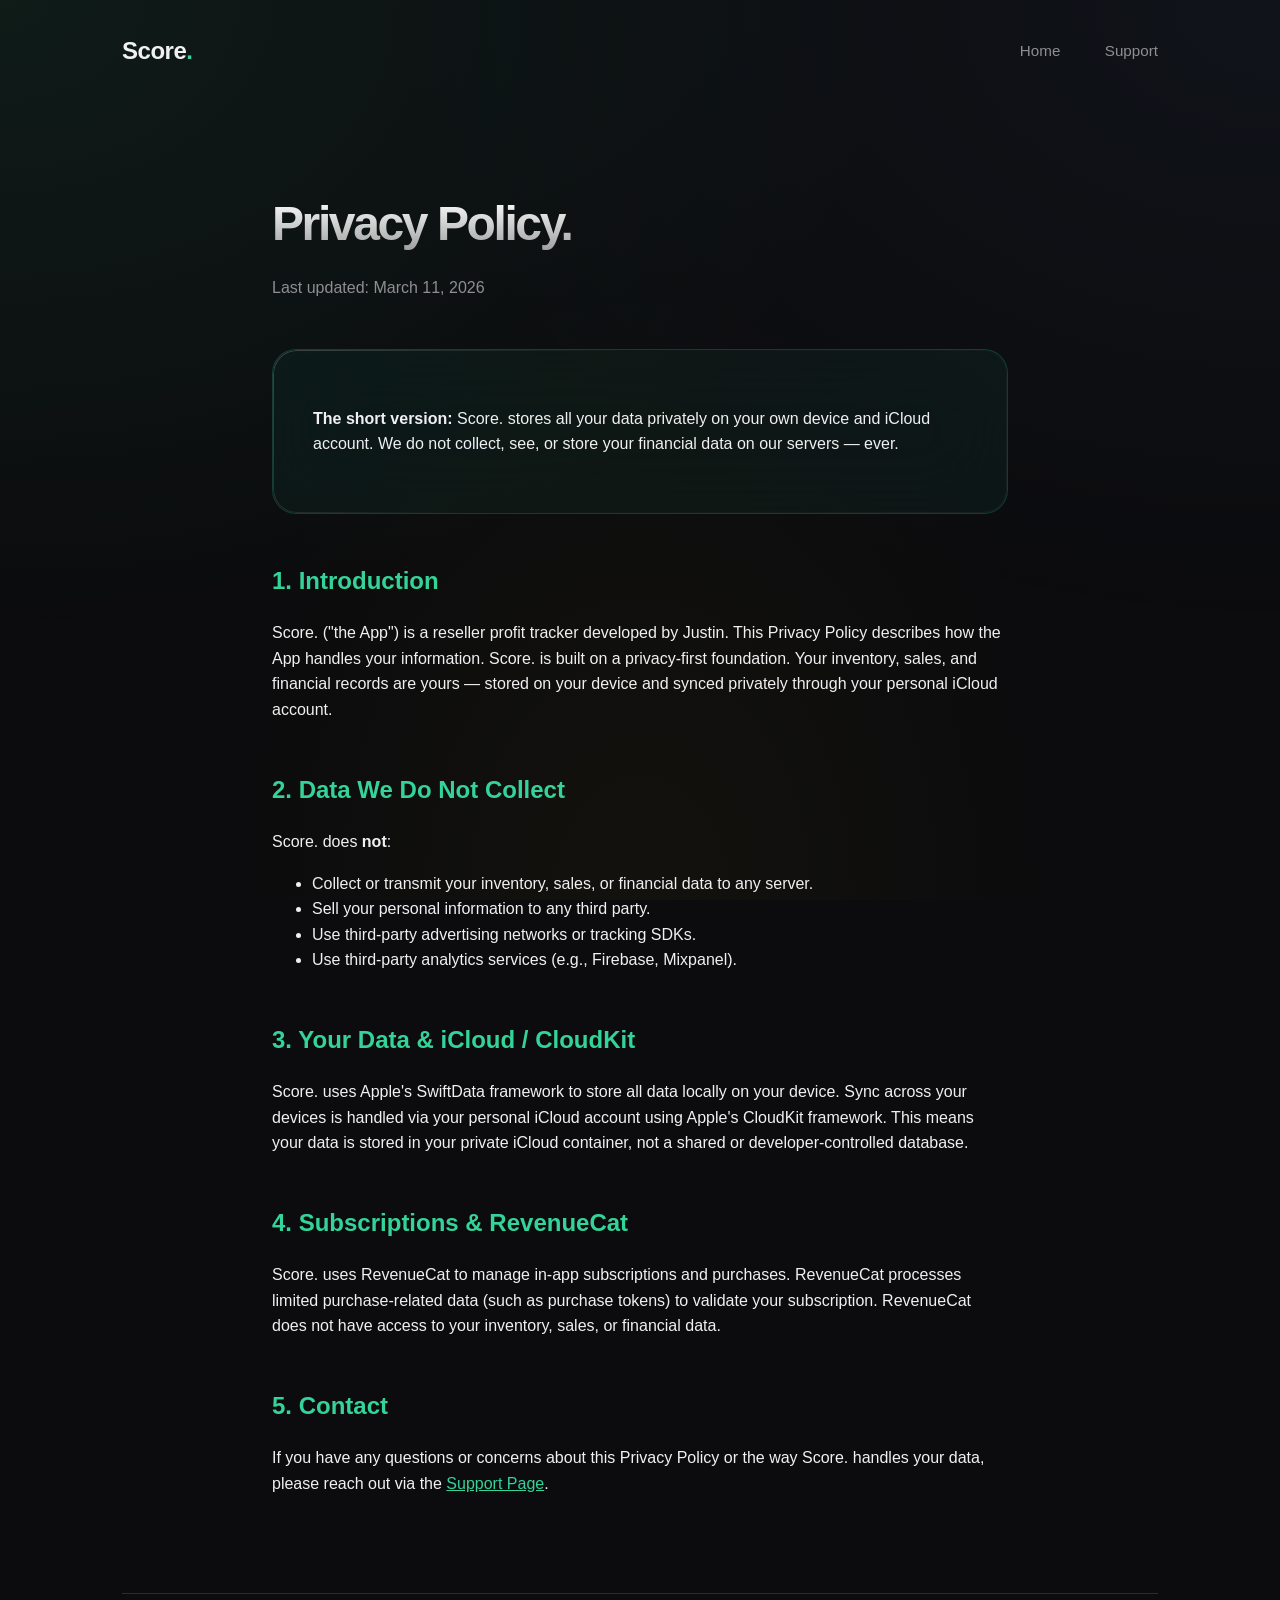
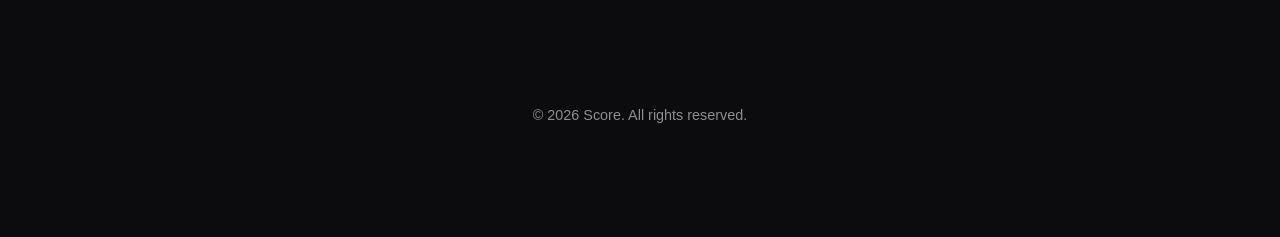
==== privacy.html @ e66da81f "feat: initial commit of unified Score. landing page" ====
<!DOCTYPE html>
<html lang="en">
<head>
    <meta charset="UTF-8">
    <meta name="viewport" content="width=device-width, initial-scale=1.0">
    <title>Privacy Policy — Score.</title>
    <link rel="stylesheet" href="styles.css">
    <link rel="stylesheet" href="https://cdnjs.cloudflare.com/ajax/libs/font-awesome/6.4.0/css/all.min.css">
</head>
<body>
    <div class="mesh-bg"></div>

    <div class="container">
        <nav>
            <div class="logo"><a href="index.html" style="text-decoration: none; color: inherit;">Score<span>.</span></a></div>
            <div class="nav-links">
                <a href="index.html">Home</a>
                <a href="support.html">Support</a>
            </div>
        </nav>

        <section class="legal-container">
            <h1 style="font-size: 3rem;">Privacy Policy<span>.</span></h1>
            <p style="color: var(--text-secondary);">Last updated: March 11, 2026</p>

            <div class="glass-card" style="margin-top: 3rem; background: rgba(52, 211, 153, 0.05); border-color: rgba(52, 211, 153, 0.2);">
                <p><strong>The short version:</strong> Score. stores all your data privately on your own device and iCloud account. We do not collect, see, or store your financial data on our servers — ever.</p>
            </div>

            <h2>1. Introduction</h2>
            <p>Score. ("the App") is a reseller profit tracker developed by Justin. This Privacy Policy describes how the App handles your information. Score. is built on a privacy-first foundation. Your inventory, sales, and financial records are yours — stored on your device and synced privately through your personal iCloud account.</p>

            <h2>2. Data We Do Not Collect</h2>
            <p>Score. does <strong>not</strong>:</p>
            <ul>
                <li>Collect or transmit your inventory, sales, or financial data to any server.</li>
                <li>Sell your personal information to any third party.</li>
                <li>Use third-party advertising networks or tracking SDKs.</li>
                <li>Use third-party analytics services (e.g., Firebase, Mixpanel).</li>
            </ul>

            <h2>3. Your Data & iCloud / CloudKit</h2>
            <p>Score. uses Apple's SwiftData framework to store all data locally on your device. Sync across your devices is handled via your personal iCloud account using Apple's CloudKit framework. This means your data is stored in your private iCloud container, not a shared or developer-controlled database.</p>

            <h2>4. Subscriptions & RevenueCat</h2>
            <p>Score. uses RevenueCat to manage in-app subscriptions and purchases. RevenueCat processes limited purchase-related data (such as purchase tokens) to validate your subscription. RevenueCat does not have access to your inventory, sales, or financial data.</p>

            <h2>5. Contact</h2>
            <p>If you have any questions or concerns about this Privacy Policy or the way Score. handles your data, please reach out via the <a href="support.html" style="color: var(--primary);">Support Page</a>.</p>
        </section>

        <footer>
            <p>© 2026 Score. All rights reserved.</p>
        </footer>
    </div>
</body>
</html>
---- styles.css ----
/* 
 * Score. Unified Design System (2026)
 * Aesthetic: Liquid Glass / Apple Native
 * Inspired by RORK-iFlip DesignSystem.swift
 */

:root {
  --bg-color: #0C0C0E;
  --surface: #1A1A1E;
  --surface-elevated: #242428;
  --primary: #34D399; /* Emerald / Cash Recovered */
  --secondary: #60A5FA; /* Cool Blue */
  --text-primary: #F0F0F2;
  --text-secondary: #8E8E93;
  --border: #2C2C30;
  --gold: #FFD700;
  --error: #F87171;
  
  --glass-bg: rgba(26, 26, 30, 0.4);
  --glass-border: rgba(255, 255, 255, 0.08);
  --glass-highlight: rgba(255, 255, 255, 0.12);
  
  --radius-lg: 24px;
  --radius-md: 16px;
  --font-main: "Inter", -apple-system, BlinkMacSystemFont, "SF Pro Rounded", sans-serif;
  --font-display: "Clash Display", "Satoshi", "SF Pro Display", sans-serif;
}

* {
  box-sizing: border-box;
  -webkit-font-smoothing: antialiased;
}

body {
  margin: 0;
  padding: 0;
  background-color: var(--bg-color);
  color: var(--text-primary);
  font-family: var(--font-main);
  line-height: 1.6;
  overflow-x: hidden;
}

/* Liquid Mesh Background */
.mesh-bg {
  position: fixed;
  top: 0;
  left: 0;
  width: 100vw;
  height: 100vh;
  z-index: -1;
  background: 
    radial-gradient(at 0% 0%, rgba(52, 211, 153, 0.08) 0px, transparent 50%),
    radial-gradient(at 100% 0%, rgba(96, 165, 250, 0.05) 0px, transparent 50%),
    radial-gradient(at 50% 100%, rgba(255, 215, 0, 0.03) 0px, transparent 50%);
}

.container {
  max-width: 1100px;
  margin: 0 auto;
  padding: 0 2rem;
}

/* Glass Components */
.glass-card {
  background: var(--glass-bg);
  backdrop-filter: blur(40px) saturate(150%);
  -webkit-backdrop-filter: blur(40px) saturate(150%);
  border: 1px solid var(--glass-border);
  border-radius: var(--radius-lg);
  padding: 2.5rem;
  position: relative;
  overflow: hidden;
  transition: all 0.4s cubic-bezier(0.23, 1, 0.32, 1);
}

/* Specular Highlight Effect */
.glass-card::before {
  content: "";
  position: absolute;
  top: 0;
  left: 0;
  right: 0;
  bottom: 0;
  border-radius: inherit;
  padding: 1px;
  background: linear-gradient(135deg, rgba(255,255,255,0.2), transparent 40%, rgba(255,255,255,0.05));
  -webkit-mask: linear-gradient(#fff 0 0) content-box, linear-gradient(#fff 0 0);
  mask: linear-gradient(#fff 0 0) content-box, linear-gradient(#fff 0 0);
  -webkit-mask-composite: xor;
  mask-composite: exclude;
  pointer-events: none;
}

.glass-card:hover {
  transform: translateY(-8px) scale(1.01);
  border: 1px solid var(--glass-highlight);
  box-shadow: 0 20px 40px rgba(0,0,0,0.4);
}

/* Navigation */
nav {
  display: flex;
  justify-content: space-between;
  align-items: center;
  padding: 2rem 0;
}

.logo {
  font-family: var(--font-display);
  font-size: 1.5rem;
  font-weight: 700;
  letter-spacing: -0.02em;
}

.logo span {
  color: var(--primary);
}

.nav-links a {
  color: var(--text-secondary);
  text-decoration: none;
  margin-left: 2.5rem;
  font-size: 0.95rem;
  font-weight: 500;
  transition: color 0.3s ease;
}

.nav-links a:hover {
  color: var(--text-primary);
}

/* Hero Section */
.hero {
  text-align: center;
  padding: 8rem 0 6rem;
}

h1 {
  font-family: var(--font-display);
  font-size: clamp(3.5rem, 8vw, 5.5rem);
  font-weight: 700;
  line-height: 1.1;
  letter-spacing: -0.05em;
  margin-bottom: 1.5rem;
  background: linear-gradient(to bottom, #FFFFFF, rgba(255,255,255,0.6));
  -webkit-background-clip: text;
  -webkit-text-fill-color: transparent;
}

.hero p {
  font-size: 1.5rem;
  color: var(--text-secondary);
  max-width: 650px;
  margin: 0 auto 3rem;
  font-weight: 400;
}

/* Pricing Grid */
.pricing-section {
  padding: 6rem 0;
}

.pricing-grid {
  display: grid;
  grid-template-columns: 1fr 1fr;
  gap: 2.5rem;
  margin-top: 4rem;
}

.tier-badge {
  display: inline-block;
  padding: 0.4rem 1rem;
  border-radius: 100px;
  font-size: 0.7rem;
  font-weight: 700;
  text-transform: uppercase;
  letter-spacing: 0.1em;
  margin-bottom: 1.5rem;
  background: rgba(255,255,255,0.05);
}

.badge-pro {
  background: rgba(52, 211, 153, 0.15);
  color: var(--primary);
}

.price {
  font-family: var(--font-display);
  font-size: 4rem;
  font-weight: 700;
  margin: 1.5rem 0;
  display: flex;
  align-items: baseline;
  gap: 0.5rem;
}

.price span {
  font-size: 1.25rem;
  color: var(--text-secondary);
  font-weight: 400;
}

ul.features {
  list-style: none;
  padding: 0;
  margin: 2.5rem 0;
}

ul.features li {
  margin-bottom: 1rem;
  color: var(--text-secondary);
  display: flex;
  align-items: center;
  font-size: 1.05rem;
}

ul.features li i {
  color: var(--primary);
  margin-right: 1rem;
  font-size: 1.1rem;
}

/* Buttons */
.btn {
  display: flex;
  justify-content: center;
  align-items: center;
  width: 100%;
  padding: 1.2rem;
  border-radius: var(--radius-md);
  text-decoration: none;
  font-weight: 700;
  font-size: 1.1rem;
  transition: all 0.3s cubic-bezier(0.23, 1, 0.32, 1);
  border: none;
  cursor: pointer;
}

.btn-primary {
  background: var(--primary);
  color: var(--bg-color);
  box-shadow: 0 10px 20px rgba(52, 211, 153, 0.2);
}

.btn-primary:hover {
  transform: translateY(-2px);
  box-shadow: 0 15px 30px rgba(52, 211, 153, 0.3);
  filter: brightness(1.1);
}

.btn-outline {
  background: transparent;
  color: var(--text-primary);
  border: 1px solid var(--glass-border);
}

.btn-outline:hover {
  background: rgba(255,255,255,0.05);
  border-color: var(--glass-highlight);
}

/* Apple Badge Placeholder */
.app-store-badge {
  display: inline-flex;
  align-items: center;
  background: #000;
  color: #fff;
  padding: 0.8rem 2rem;
  border-radius: 12px;
  border: 1px solid rgba(255,255,255,0.2);
  text-decoration: none;
  margin-top: 2rem;
  font-weight: 600;
}

/* Legal Pages */
.legal-container {
  max-width: 800px;
  margin: 6rem auto;
  padding: 0 2rem;
}

.legal-container h2 {
  font-family: var(--font-display);
  margin-top: 3rem;
  color: var(--primary);
}

footer {
  padding: 6rem 0;
  text-align: center;
  color: var(--text-secondary);
  font-size: 0.9rem;
  border-top: 1px solid var(--border);
}

@media (max-width: 768px) {
  .pricing-grid {
    grid-template-columns: 1fr;
  }
  h1 {
    font-size: 3.5rem;
  }
}
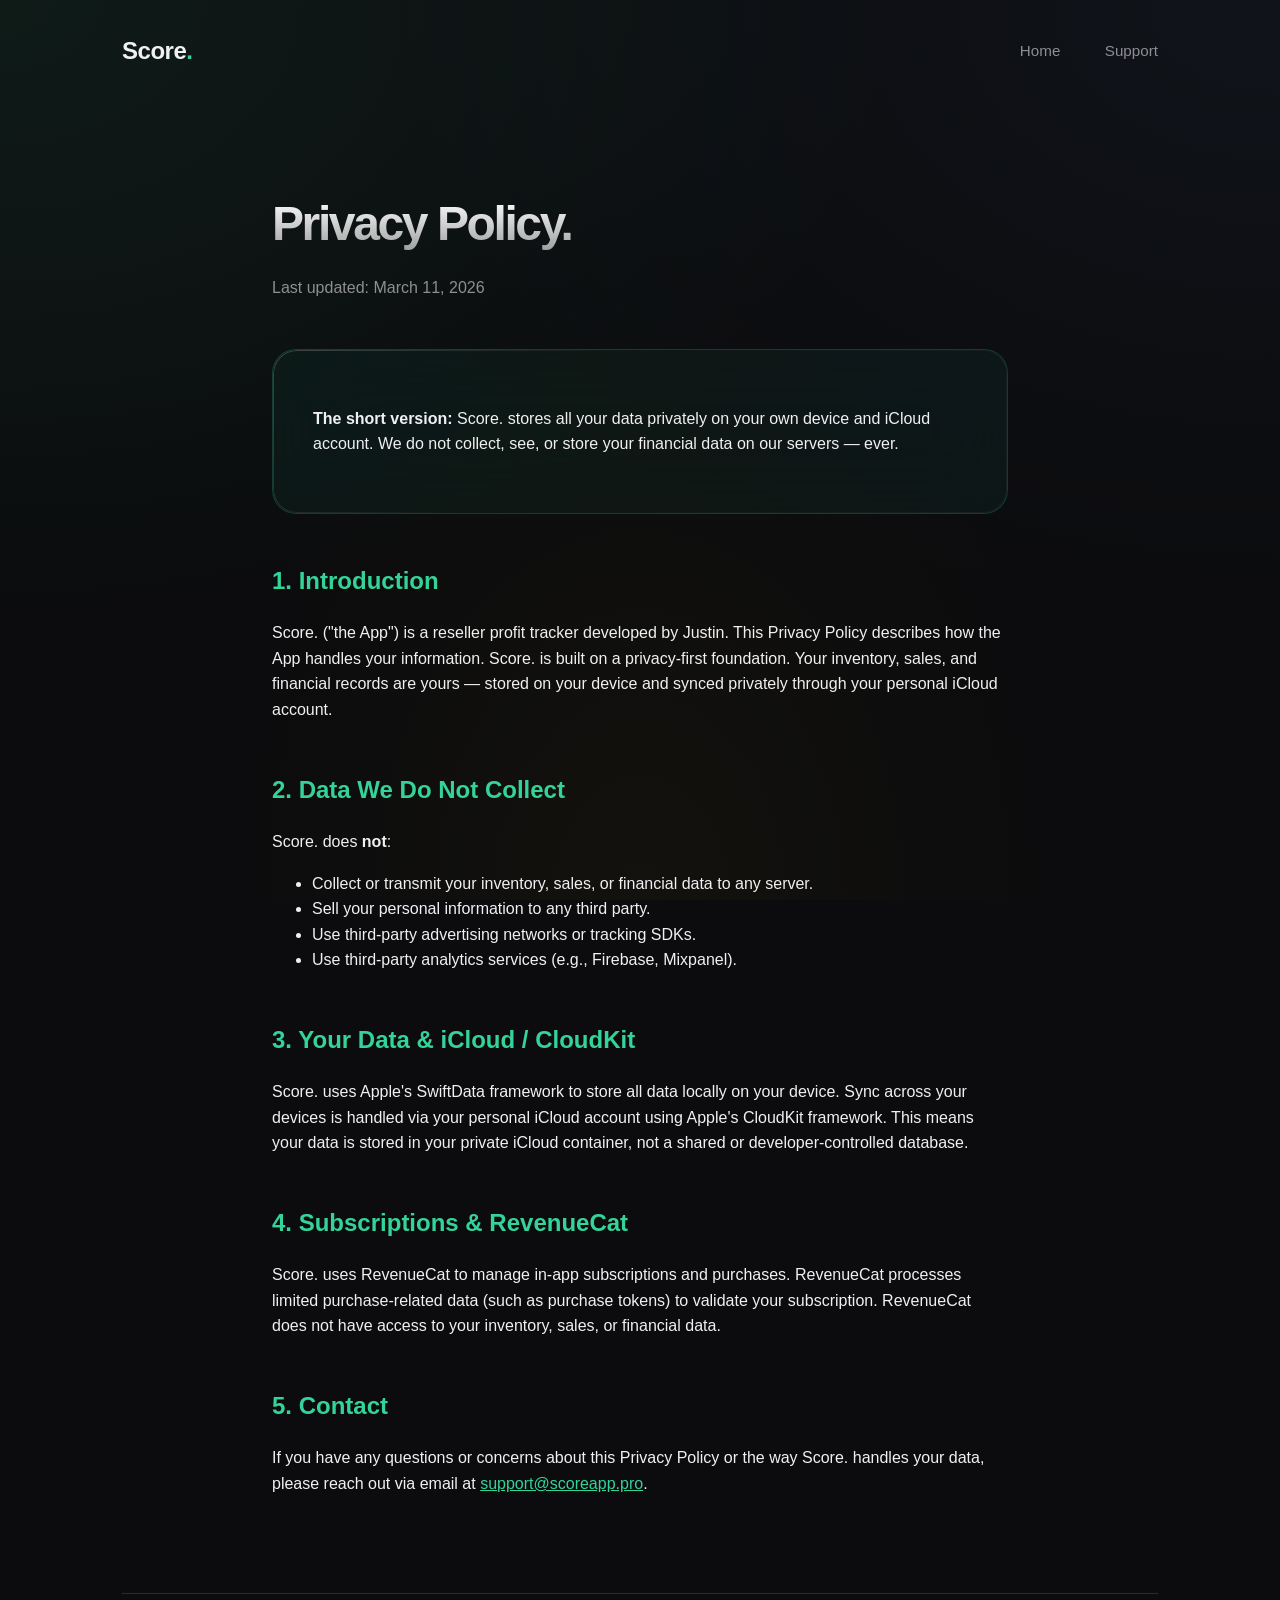
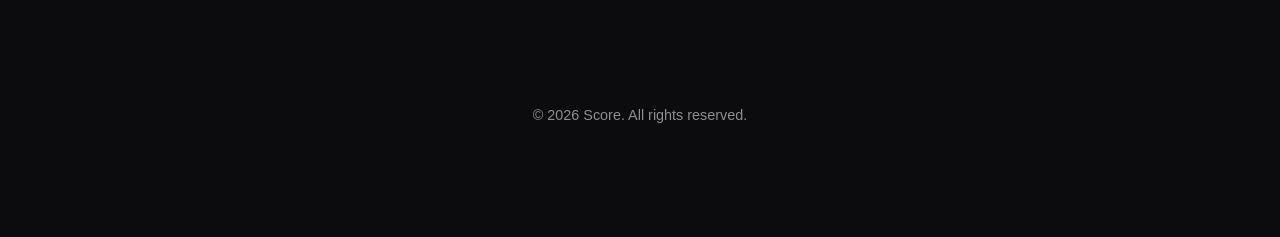
==== commit 42c752b1: "chore: update professional email aliases to @scoreapp.pro" ====
--- a/privacy.html
+++ b/privacy.html
@@ -46,7 +46,7 @@
             <p>Score. uses RevenueCat to manage in-app subscriptions and purchases. RevenueCat processes limited purchase-related data (such as purchase tokens) to validate your subscription. RevenueCat does not have access to your inventory, sales, or financial data.</p>
 
             <h2>5. Contact</h2>
-            <p>If you have any questions or concerns about this Privacy Policy or the way Score. handles your data, please reach out via the <a href="support.html" style="color: var(--primary);">Support Page</a>.</p>
+            <p>If you have any questions or concerns about this Privacy Policy or the way Score. handles your data, please reach out via email at <a href="mailto:support@scoreapp.pro" style="color: var(--primary);">support@scoreapp.pro</a>.</p>
         </section>
 
         <footer>
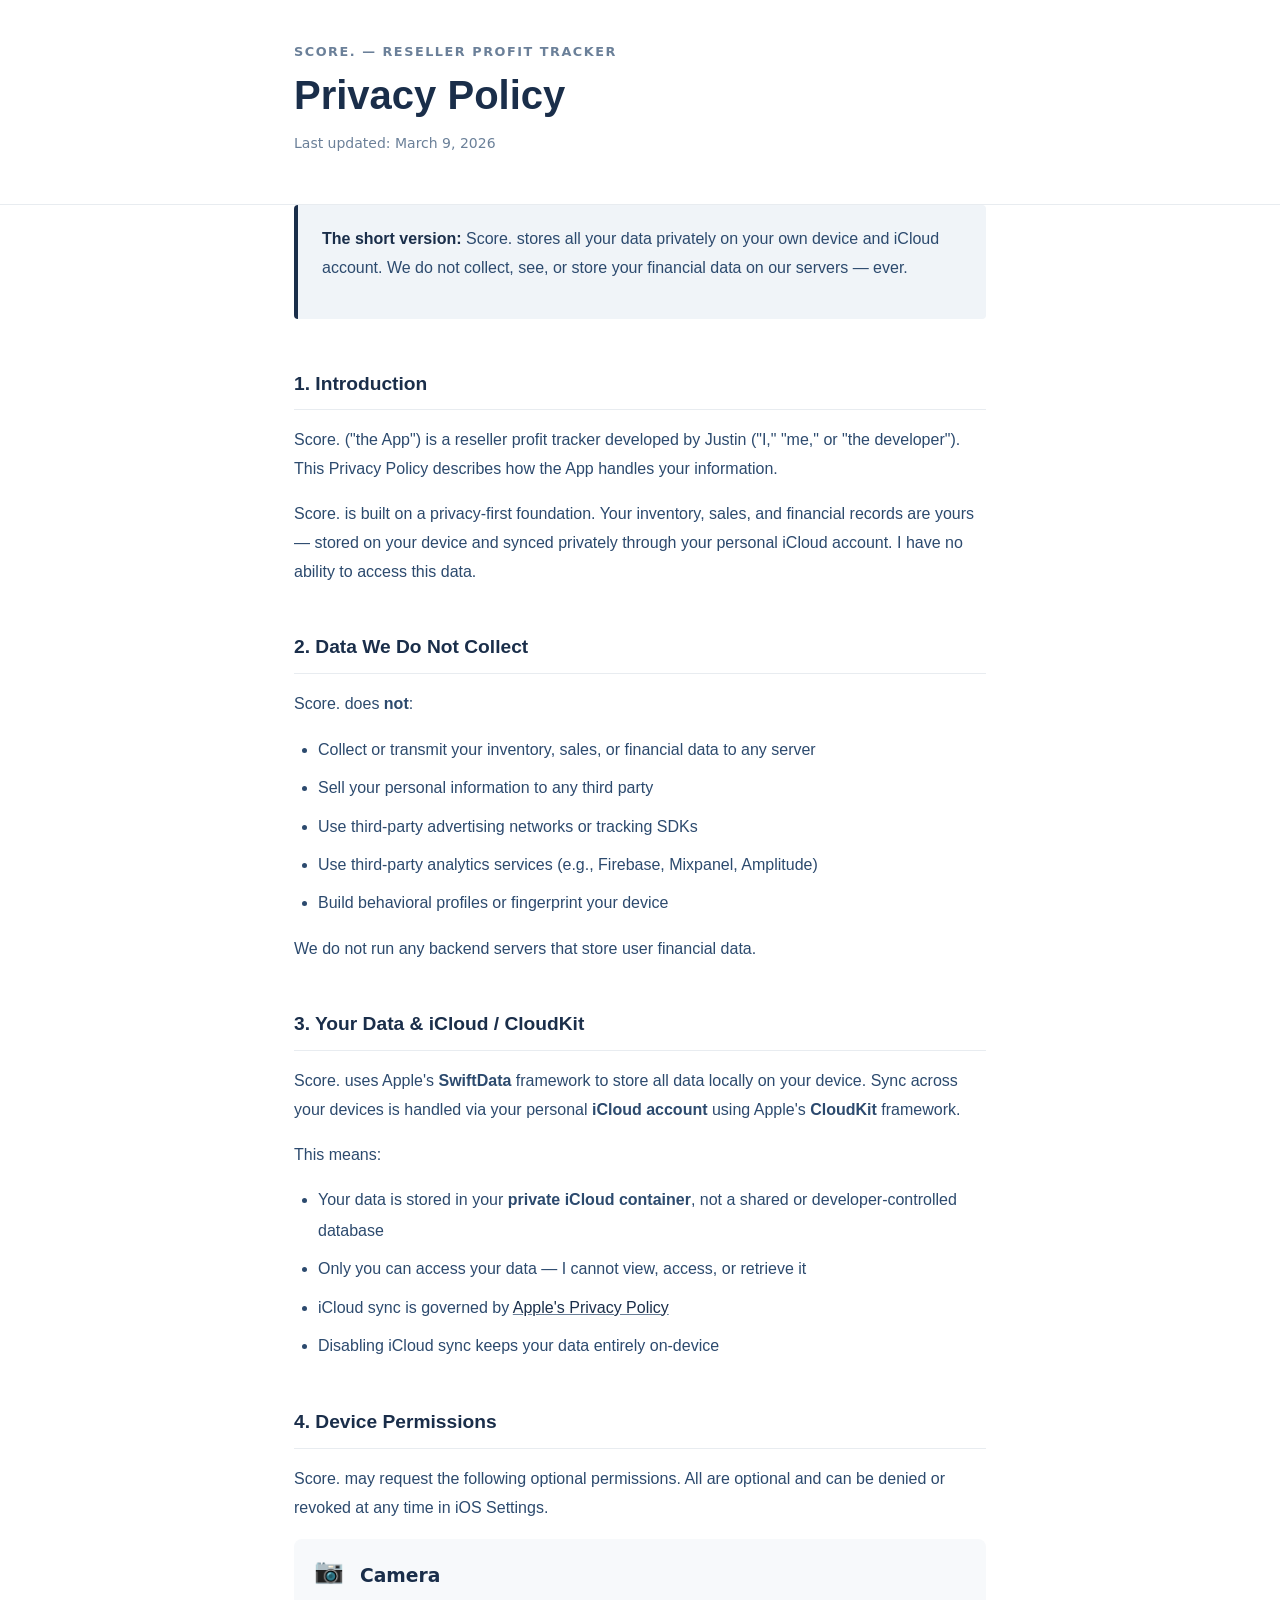
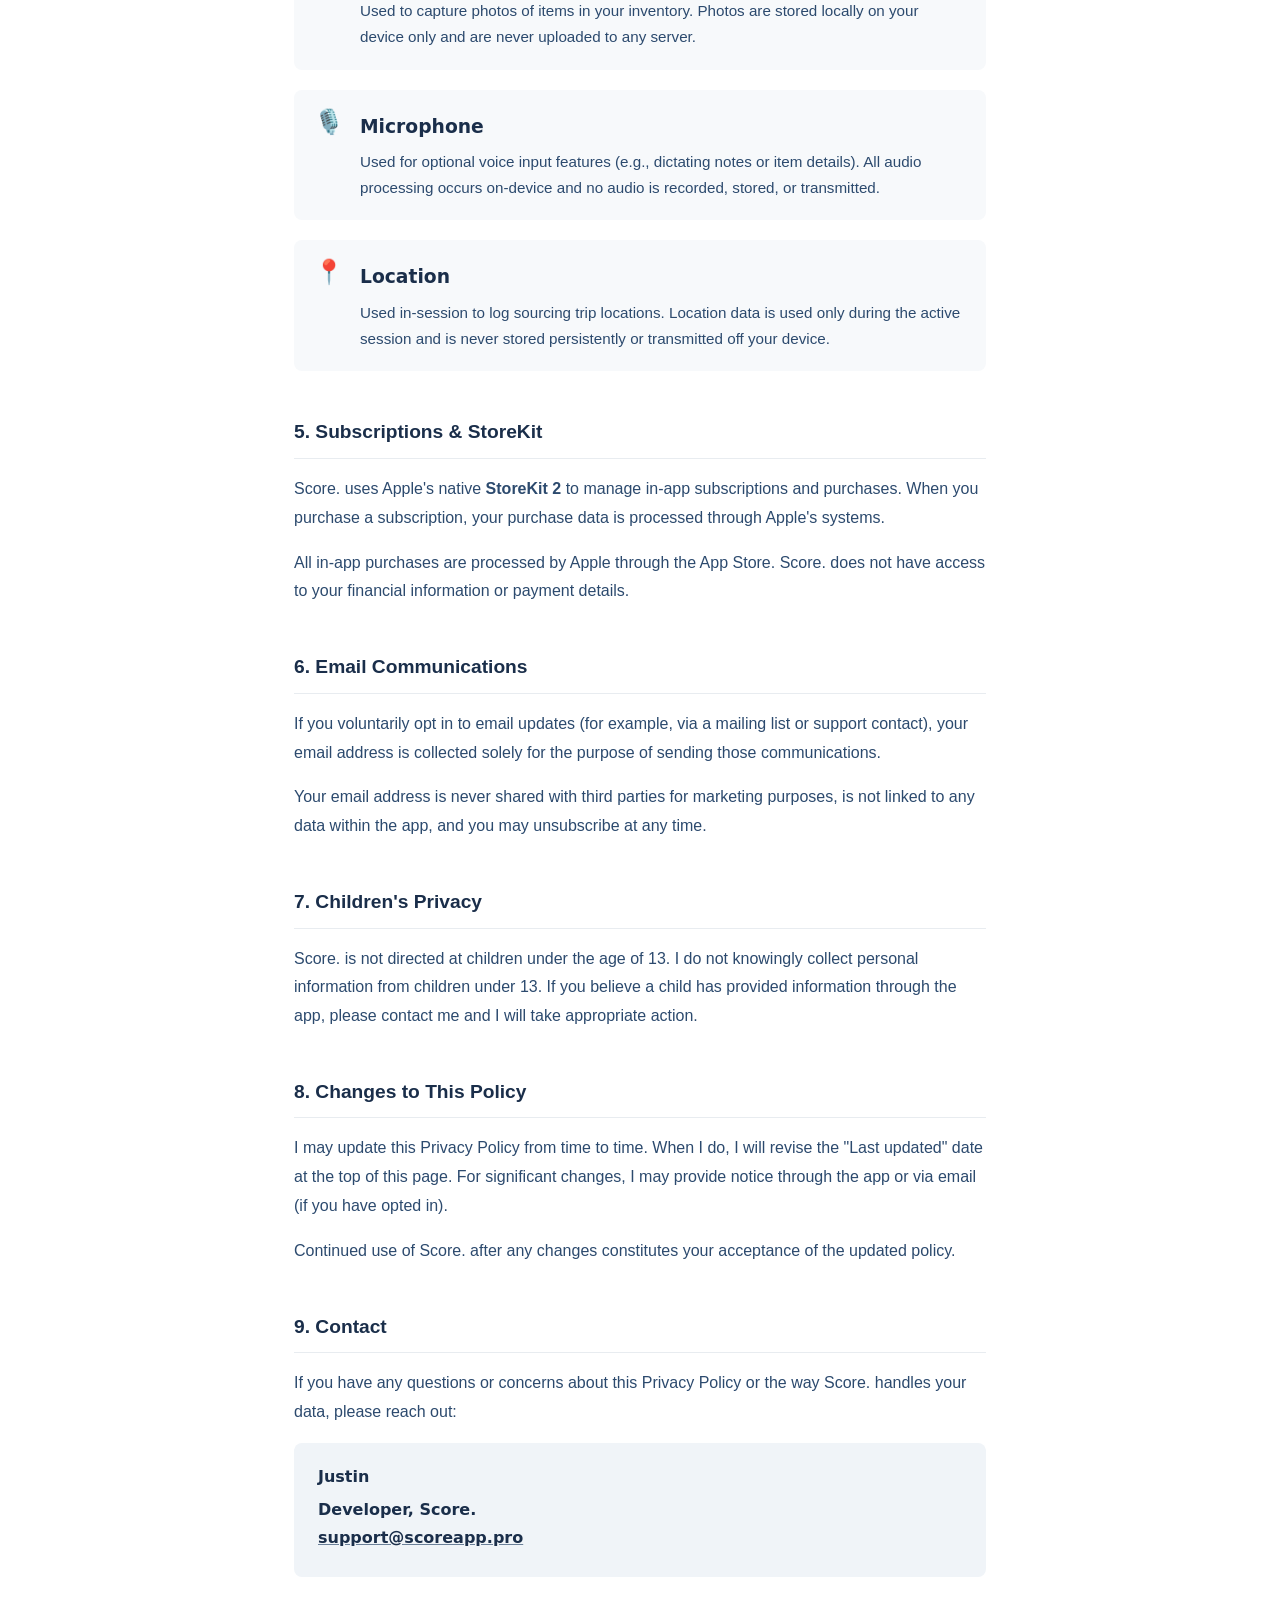
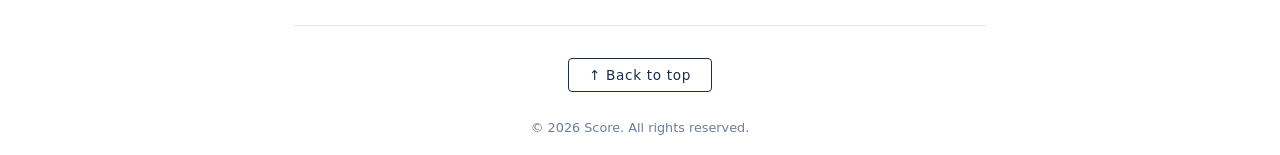
==== commit 6fb054ed: "feat(web): landing page refresh + privacy contact email fix - 3-tier → 2-tier pricing (remove Unlimi" ====
--- a/privacy.html
+++ b/privacy.html
@@ -1,57 +1,278 @@
 <!DOCTYPE html>
 <html lang="en">
 <head>
-    <meta charset="UTF-8">
-    <meta name="viewport" content="width=device-width, initial-scale=1.0">
-    <title>Privacy Policy — Score.</title>
-    <link rel="stylesheet" href="styles.css">
-    <link rel="stylesheet" href="https://cdnjs.cloudflare.com/ajax/libs/font-awesome/6.4.0/css/all.min.css">
+  <meta charset="UTF-8" />
+  <meta name="viewport" content="width=device-width, initial-scale=1.0" />
+  <title>Privacy Policy — Score.</title>
+  <meta name="description" content="Privacy Policy for Score., the reseller profit tracker for iOS" />
+  <style>
+    * {
+      margin: 0;
+      padding: 0;
+      box-sizing: border-box;
+    }
+    body {
+      font-family: -apple-system, BlinkMacSystemFont, "Segoe UI", "Helvetica Neue", sans-serif;
+      background-color: #ffffff;
+      color: #2c4a6e;
+      line-height: 1.8;
+    }
+    header {
+      border-bottom: 1px solid #e8ecf0;
+      padding: 2.5rem 0 2rem;
+    }
+    .container {
+      max-width: 740px;
+      margin: 0 auto;
+      padding: 0 1.5rem;
+    }
+    header .label {
+      font-size: 0.8rem;
+      font-family: system-ui, sans-serif;
+      letter-spacing: 0.12em;
+      text-transform: uppercase;
+      color: #6b8099;
+      margin-bottom: 0.5rem;
+      font-weight: 600;
+    }
+    h1 {
+      font-size: clamp(1.75rem, 4vw, 2.5rem);
+      font-weight: 700;
+      color: #1a2e4a;
+      margin-bottom: 0.75rem;
+      line-height: 1.2;
+    }
+    .date {
+      font-size: 0.875rem;
+      color: #6b8099;
+      font-family: system-ui, sans-serif;
+    }
+    main {
+      padding: 3rem 1.5rem 5rem;
+    }
+    .callout {
+      background-color: #f0f4f8;
+      border-left: 4px solid #1a2e4a;
+      border-radius: 4px;
+      padding: 1.25rem 1.5rem;
+      margin-bottom: 3rem;
+    }
+    .callout strong {
+      color: #1a2e4a;
+    }
+    section {
+      margin-bottom: 2.75rem;
+    }
+    h2 {
+      font-size: 1.2rem;
+      font-weight: 700;
+      color: #1a2e4a;
+      margin-bottom: 1rem;
+      padding-bottom: 0.5rem;
+      border-bottom: 1px solid #e8ecf0;
+    }
+    p {
+      color: #2c4a6e;
+      line-height: 1.8;
+      margin-bottom: 1rem;
+    }
+    ul {
+      color: #2c4a6e;
+      line-height: 1.9;
+      padding-left: 1.5rem;
+      margin-bottom: 1rem;
+    }
+    li {
+      margin-bottom: 0.5rem;
+    }
+    a {
+      color: #1a2e4a;
+      text-decoration: underline;
+      text-decoration-color: #6b8099;
+    }
+    a:hover {
+      text-decoration-color: #1a2e4a;
+    }
+    .permission-box {
+      display: flex;
+      gap: 1rem;
+      margin-bottom: 1.25rem;
+      padding: 1.25rem;
+      background-color: #f7f9fb;
+      border-radius: 8px;
+    }
+    .permission-icon {
+      font-size: 1.5rem;
+      line-height: 1;
+      flex-shrink: 0;
+    }
+    .permission-content h3 {
+      font-weight: 700;
+      color: #1a2e4a;
+      margin: 0 0 0.35rem;
+      font-family: system-ui, sans-serif;
+    }
+    .permission-content p {
+      color: #2c4a6e;
+      line-height: 1.7;
+      margin: 0;
+      font-size: 0.95rem;
+    }
+    .contact-box {
+      background-color: #f0f4f8;
+      border-radius: 8px;
+      padding: 1.25rem 1.5rem;
+    }
+    .contact-box p {
+      margin: 0 0 0.25rem;
+      font-weight: 700;
+      color: #1a2e4a;
+      font-family: system-ui, sans-serif;
+    }
+    .contact-box a {
+      color: #1a2e4a;
+    }
+    .footer {
+      text-align: center;
+      margin-top: 3rem;
+      border-top: 1px solid #e8ecf0;
+      padding-top: 2rem;
+    }
+    .footer button {
+      background: none;
+      border: 1px solid #1a2e4a;
+      border-radius: 4px;
+      color: #1a2e4a;
+      cursor: pointer;
+      font-family: system-ui, sans-serif;
+      font-size: 0.85rem;
+      letter-spacing: 0.05em;
+      padding: 0.5rem 1.25rem;
+      transition: all 0.2s;
+    }
+    .footer button:hover {
+      background-color: #f0f4f8;
+    }
+    .copyright {
+      margin-top: 1.5rem;
+      font-size: 0.8rem;
+      color: #6b8099;
+      font-family: system-ui, sans-serif;
+    }
+  </style>
 </head>
 <body>
-    <div class="mesh-bg"></div>
-
+  <header>
     <div class="container">
-        <nav>
-            <div class="logo"><a href="index.html" style="text-decoration: none; color: inherit;">Score<span>.</span></a></div>
-            <div class="nav-links">
-                <a href="index.html">Home</a>
-                <a href="support.html">Support</a>
-            </div>
-        </nav>
-
-        <section class="legal-container">
-            <h1 style="font-size: 3rem;">Privacy Policy<span>.</span></h1>
-            <p style="color: var(--text-secondary);">Last updated: March 11, 2026</p>
-
-            <div class="glass-card" style="margin-top: 3rem; background: rgba(52, 211, 153, 0.05); border-color: rgba(52, 211, 153, 0.2);">
-                <p><strong>The short version:</strong> Score. stores all your data privately on your own device and iCloud account. We do not collect, see, or store your financial data on our servers — ever.</p>
-            </div>
-
-            <h2>1. Introduction</h2>
-            <p>Score. ("the App") is a reseller profit tracker developed by Justin. This Privacy Policy describes how the App handles your information. Score. is built on a privacy-first foundation. Your inventory, sales, and financial records are yours — stored on your device and synced privately through your personal iCloud account.</p>
-
-            <h2>2. Data We Do Not Collect</h2>
-            <p>Score. does <strong>not</strong>:</p>
-            <ul>
-                <li>Collect or transmit your inventory, sales, or financial data to any server.</li>
-                <li>Sell your personal information to any third party.</li>
-                <li>Use third-party advertising networks or tracking SDKs.</li>
-                <li>Use third-party analytics services (e.g., Firebase, Mixpanel).</li>
-            </ul>
-
-            <h2>3. Your Data & iCloud / CloudKit</h2>
-            <p>Score. uses Apple's SwiftData framework to store all data locally on your device. Sync across your devices is handled via your personal iCloud account using Apple's CloudKit framework. This means your data is stored in your private iCloud container, not a shared or developer-controlled database.</p>
-
-            <h2>4. Subscriptions & RevenueCat</h2>
-            <p>Score. uses RevenueCat to manage in-app subscriptions and purchases. RevenueCat processes limited purchase-related data (such as purchase tokens) to validate your subscription. RevenueCat does not have access to your inventory, sales, or financial data.</p>
-
-            <h2>5. Contact</h2>
-            <p>If you have any questions or concerns about this Privacy Policy or the way Score. handles your data, please reach out via email at <a href="mailto:support@scoreapp.pro" style="color: var(--primary);">support@scoreapp.pro</a>.</p>
-        </section>
-
-        <footer>
-            <p>© 2026 Score. All rights reserved.</p>
-        </footer>
+      <p class="label">Score. — Reseller Profit Tracker</p>
+      <h1>Privacy Policy</h1>
+      <p class="date">Last updated: March 9, 2026</p>
     </div>
+  </header>
+
+  <main class="container">
+    <div class="callout">
+      <p>
+        <strong>The short version:</strong> Score. stores all your data privately on your own device and iCloud account. We do not collect, see, or store your financial data on our servers — ever.
+      </p>
+    </div>
+
+    <section id="introduction">
+      <h2>1. Introduction</h2>
+      <p>Score. ("the App") is a reseller profit tracker developed by Justin ("I," "me," or "the developer"). This Privacy Policy describes how the App handles your information.</p>
+      <p>Score. is built on a privacy-first foundation. Your inventory, sales, and financial records are yours — stored on your device and synced privately through your personal iCloud account. I have no ability to access this data.</p>
+    </section>
+
+    <section id="no-collection">
+      <h2>2. Data We Do Not Collect</h2>
+      <p>Score. does <strong>not</strong>:</p>
+      <ul>
+        <li>Collect or transmit your inventory, sales, or financial data to any server</li>
+        <li>Sell your personal information to any third party</li>
+        <li>Use third-party advertising networks or tracking SDKs</li>
+        <li>Use third-party analytics services (e.g., Firebase, Mixpanel, Amplitude)</li>
+        <li>Build behavioral profiles or fingerprint your device</li>
+      </ul>
+      <p>We do not run any backend servers that store user financial data.</p>
+    </section>
+
+    <section id="icloud">
+      <h2>3. Your Data & iCloud / CloudKit</h2>
+      <p>Score. uses Apple's <strong>SwiftData</strong> framework to store all data locally on your device. Sync across your devices is handled via your personal <strong>iCloud account</strong> using Apple's <strong>CloudKit</strong> framework.</p>
+      <p>This means:</p>
+      <ul>
+        <li>Your data is stored in your <strong>private iCloud container</strong>, not a shared or developer-controlled database</li>
+        <li>Only you can access your data — I cannot view, access, or retrieve it</li>
+        <li>iCloud sync is governed by <a href="https://www.apple.com/legal/privacy/" target="_blank">Apple's Privacy Policy</a></li>
+        <li>Disabling iCloud sync keeps your data entirely on-device</li>
+      </ul>
+    </section>
+
+    <section id="permissions">
+      <h2>4. Device Permissions</h2>
+      <p>Score. may request the following optional permissions. All are optional and can be denied or revoked at any time in iOS Settings.</p>
+
+      <div class="permission-box">
+        <span class="permission-icon">📷</span>
+        <div class="permission-content">
+          <h3>Camera</h3>
+          <p>Used to capture photos of items in your inventory. Photos are stored locally on your device only and are never uploaded to any server.</p>
+        </div>
+      </div>
+
+      <div class="permission-box">
+        <span class="permission-icon">🎙️</span>
+        <div class="permission-content">
+          <h3>Microphone</h3>
+          <p>Used for optional voice input features (e.g., dictating notes or item details). All audio processing occurs on-device and no audio is recorded, stored, or transmitted.</p>
+        </div>
+      </div>
+
+      <div class="permission-box">
+        <span class="permission-icon">📍</span>
+        <div class="permission-content">
+          <h3>Location</h3>
+          <p>Used in-session to log sourcing trip locations. Location data is used only during the active session and is never stored persistently or transmitted off your device.</p>
+        </div>
+      </div>
+    </section>
+
+    <section id="subscriptions">
+      <h2>5. Subscriptions & StoreKit</h2>
+      <p>Score. uses Apple's native <strong>StoreKit 2</strong> to manage in-app subscriptions and purchases. When you purchase a subscription, your purchase data is processed through Apple's systems.</p>
+      <p>All in-app purchases are processed by Apple through the App Store. Score. does not have access to your financial information or payment details.</p>
+    </section>
+
+    <section id="email">
+      <h2>6. Email Communications</h2>
+      <p>If you voluntarily opt in to email updates (for example, via a mailing list or support contact), your email address is collected solely for the purpose of sending those communications.</p>
+      <p>Your email address is never shared with third parties for marketing purposes, is not linked to any data within the app, and you may unsubscribe at any time.</p>
+    </section>
+
+    <section id="children">
+      <h2>7. Children's Privacy</h2>
+      <p>Score. is not directed at children under the age of 13. I do not knowingly collect personal information from children under 13. If you believe a child has provided information through the app, please contact me and I will take appropriate action.</p>
+    </section>
+
+    <section id="changes">
+      <h2>8. Changes to This Policy</h2>
+      <p>I may update this Privacy Policy from time to time. When I do, I will revise the "Last updated" date at the top of this page. For significant changes, I may provide notice through the app or via email (if you have opted in).</p>
+      <p>Continued use of Score. after any changes constitutes your acceptance of the updated policy.</p>
+    </section>
+
+    <section id="contact">
+      <h2>9. Contact</h2>
+      <p>If you have any questions or concerns about this Privacy Policy or the way Score. handles your data, please reach out:</p>
+      <div class="contact-box">
+        <p>Justin</p>
+        <p>Developer, Score. <br /><a href="mailto:support@scoreapp.pro">support@scoreapp.pro</a></p>
+      </div>
+    </section>
+
+    <div class="footer">
+      <button onclick="window.scrollTo({ top: 0, behavior: 'smooth' })">↑ Back to top</button>
+      <p class="copyright">© 2026 Score. All rights reserved.</p>
+    </div>
+  </main>
 </body>
 </html>
